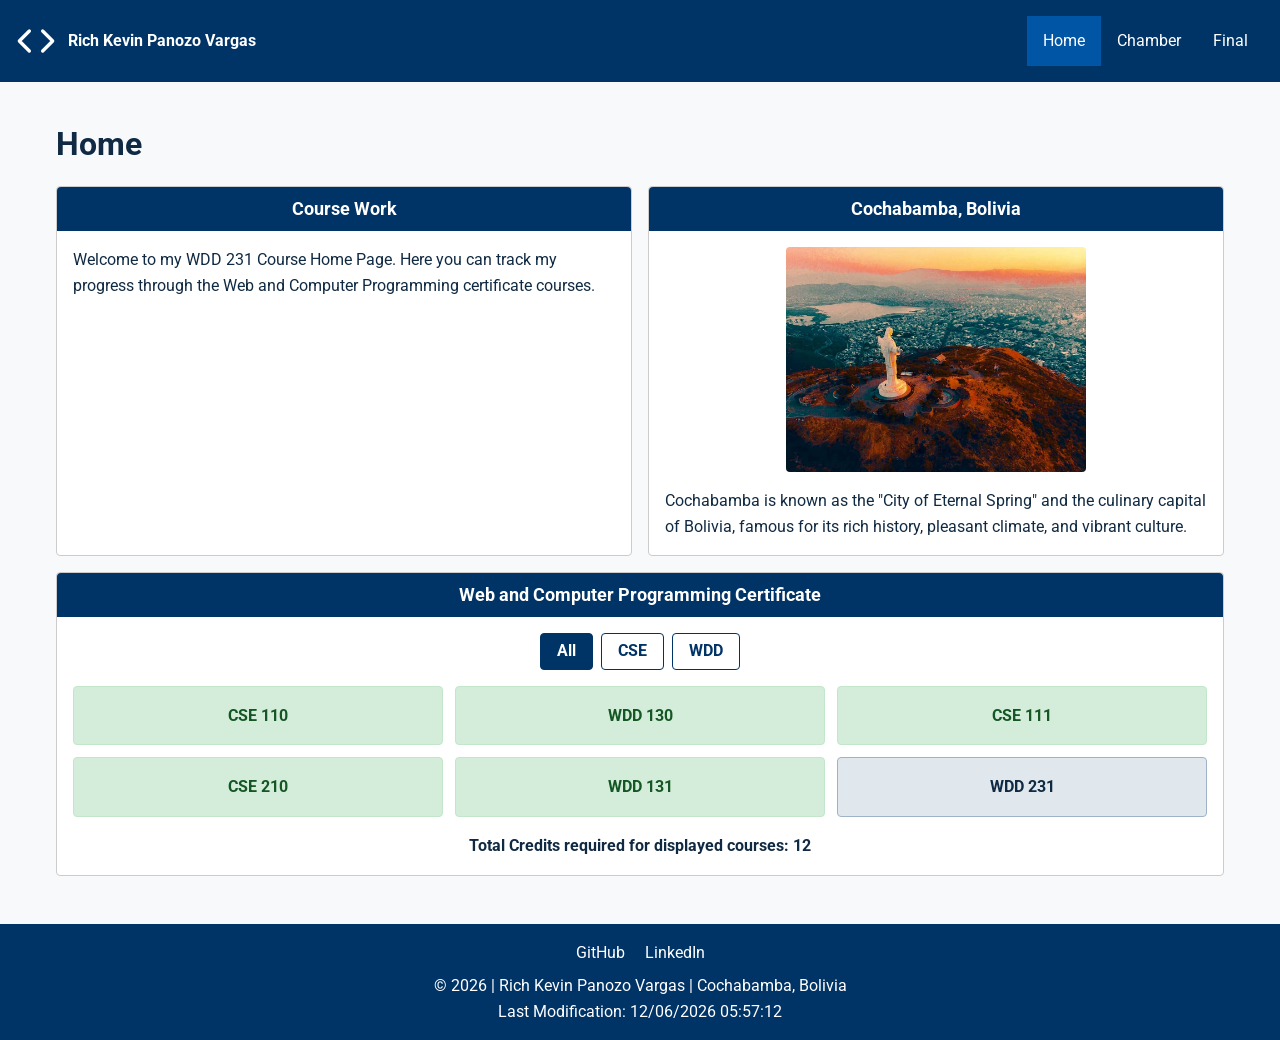
==== index.html @ 1912738c "W01 Assignment completed" ====
<!DOCTYPE html>
<html lang="en">

<head>
    <meta charset="UTF-8">
    <meta name="viewport" content="width=device-width, initial-scale=1.0">
    <title>WDD 231 - Course Home Page | Rich Kevin Panozo Vargas</title>
    <meta name="description"
        content="WDD 231 Course Home Page created by Rich Kevin Panozo Vargas to demonstrate HTML, CSS, and JavaScript skills.">
    <meta name="author" content="Rich Kevin Panozo Vargas">

    <!-- Google Fonts -->
    <link rel="preconnect" href="https://fonts.googleapis.com">
    <link rel="preconnect" href="https://fonts.gstatic.com" crossorigin>
    <link href="https://fonts.googleapis.com/css2?family=Roboto:wght@400;700&display=swap" rel="stylesheet">

    <!-- CSS Style Sheets -->
    <link rel="stylesheet" href="styles/normalize.css">
    <link rel="stylesheet" href="styles/small.css">
    <link rel="stylesheet" href="styles/larger.css">

    <!-- JavaScript Files -->
    <script src="scripts/navigation.js" defer></script>
    <script src="scripts/date.js" defer></script>
    <script src="scripts/course.js" defer></script>
</head>

<body>
    <header>
        <div class="logo-container">
            <img src="images/logo.svg" alt="Course Logo" width="40" height="40">
            <span>Rich Kevin Panozo Vargas</span>
        </div>
        <button id="menu-button" aria-label="Toggle navigation menu"></button>
        <nav>
            <ul id="primary-nav">
                <li><a href="#" class="active">Home</a></li>
                <li><a href="#">Chamber</a></li>
                <li><a href="#">Final</a></li>
            </ul>
        </nav>
    </header>

    <main>
        <h1>Home</h1>
        <div class="home-grid">
            <section class="card">
                <h2>Course Work</h2>
                <p>Welcome to my WDD 231 Course Home Page. Here you can track my progress through the Web and Computer
                    Programming certificate courses.</p>
            </section>

            <section class="card">
                <h2>Cochabamba, Bolivia</h2>
                <img src="images/cochabamba.jpg" alt="Cochabamba Bolivia" class="city-image" width="300" height="200"
                    loading="lazy">
                <p>Cochabamba is known as the "City of Eternal Spring" and the culinary capital of Bolivia, famous for
                    its rich history, pleasant climate, and vibrant culture.</p>
            </section>

            <section class="card full-width">
                <h2>Web and Computer Programming Certificate</h2>
                <div class="filter-buttons">
                    <button id="all-btn" class="btn active">All</button>
                    <button id="cse-btn" class="btn">CSE</button>
                    <button id="wdd-btn" class="btn">WDD</button>
                </div>
                <div id="course-container" class="course-grid"></div>
                <p id="total-credits" class="credits-info"></p>
            </section>
        </div>
    </main>

    <footer>
        <div class="social-links">
            <a href="https://github.com" target="_blank" rel="noopener">GitHub</a>
            <a href="https://linkedin.com" target="_blank" rel="noopener">LinkedIn</a>
        </div>
        <p>&copy; <span id="currentyear"></span> | Rich Kevin Panozo Vargas | Cochabamba, Bolivia</p>
        <p id="lastModified"></p>
    </footer>
</body>

</html>
---- styles/small.css ----
:root {
    --primary-color: #003366;
    --secondary-color: #0055a5;
    --accent-color: #e1e8ed;
    --completed-color: #d4edda;
    --completed-text: #155724;
    --completed-border: #c3e6cb;
    --text-color: #102a43;
    --light-bg: #f8f9fa;
    --font-family: 'Roboto', sans-serif;
}

* {
    box-sizing: border-box;
    margin: 0;
    padding: 0;
}

body {
    font-family: var(--font-family);
    color: var(--text-color);
    line-height: 1.6;
    background-color: var(--light-bg);
}

header {
    background-color: var(--primary-color);
    color: white;
    display: flex;
    justify-content: space-between;
    align-items: center;
    padding: 1rem;
    position: relative;
}

.logo-container {
    display: flex;
    align-items: center;
    gap: 0.75rem;
    font-weight: bold;
}

.logo-container img {
    height: 40px;
    width: auto;
}

#menu-button {
    font-size: 1.5rem;
    background: none;
    border: none;
    color: white;
    cursor: pointer;
}

#menu-button::before {
    content: "☰";
}

#menu-button.open::before {
    content: "❌";
}

nav {
    display: none;
    position: absolute;
    top: 100%;
    left: 0;
    width: 100%;
    background-color: var(--primary-color);
    z-index: 10;
}

nav.open {
    display: block;
}

#primary-nav {
    list-style: none;
    display: flex;
    flex-direction: column;
}

#primary-nav a {
    display: block;
    padding: 0.75rem 1rem;
    color: white;
    text-decoration: none;
    text-align: center;
}

#primary-nav a:hover, #primary-nav a.active {
    background-color: var(--secondary-color);
}

main {
    padding: 1rem;
    max-width: 1200px;
    margin: 0 auto;
}

h1 {
    margin-bottom: 1rem;
}

.home-grid {
    display: flex;
    flex-direction: column;
    gap: 1rem;
}

.card {
    background: white;
    border: 1px solid #ccc;
    border-radius: 4px;
    padding: 1rem;
}

.card h2 {
    background-color: var(--primary-color);
    color: white;
    padding: 0.5rem;
    margin: -1rem -1rem 1rem -1rem;
    border-radius: 4px 4px 0 0;
    font-size: 1.1rem;
    text-align: center;
}

.city-image {
    width: 100%;
    height: auto;
    max-width: 300px;
    display: block;
    margin: 0 auto 1rem auto;
    border-radius: 4px;
}

.filter-buttons {
    display: flex;
    justify-content: center;
    gap: 0.5rem;
    margin-bottom: 1rem;
}

.btn {
    padding: 0.5rem 1rem;
    border: 1px solid var(--primary-color);
    background-color: white;
    color: var(--primary-color);
    cursor: pointer;
    border-radius: 4px;
    font-weight: bold;
}

.btn.active, .btn:hover {
    background-color: var(--primary-color);
    color: white;
}

.course-grid {
    display: grid;
    grid-template-columns: 1fr;
    gap: 0.75rem;
    margin-bottom: 1rem;
}

.course-card {
    background-color: var(--accent-color);
    border: 1px solid #9fb3c8;
    padding: 1rem;
    text-align: center;
    border-radius: 4px;
    font-weight: bold;
}

.course-card.completed {
    background-color: var(--completed-color);
    color: var(--completed-text);
    border-color: var(--completed-border);
}

.credits-info {
    text-align: center;
    font-weight: bold;
}

footer {
    background-color: var(--primary-color);
    color: white;
    text-align: center;
    padding: 1rem;
    margin-top: 2rem;
}

.social-links {
    margin-bottom: 0.5rem;
}

.social-links a {
    color: white;
    margin: 0 0.5rem;
    text-decoration: none;
}
---- styles/larger.css ----
@media (min-width: 640px) {
    #menu-button {
        display: none;
    }

    nav {
        display: block;
        position: static;
        width: auto;
    }

    #primary-nav {
        flex-direction: row;
    }

    .home-grid {
        display: grid;
        grid-template-columns: 1fr 1fr;
    }

    .full-width {
        grid-column: 1 / -1;
    }

    .course-grid {
        grid-template-columns: repeat(3, 1fr);
    }
}
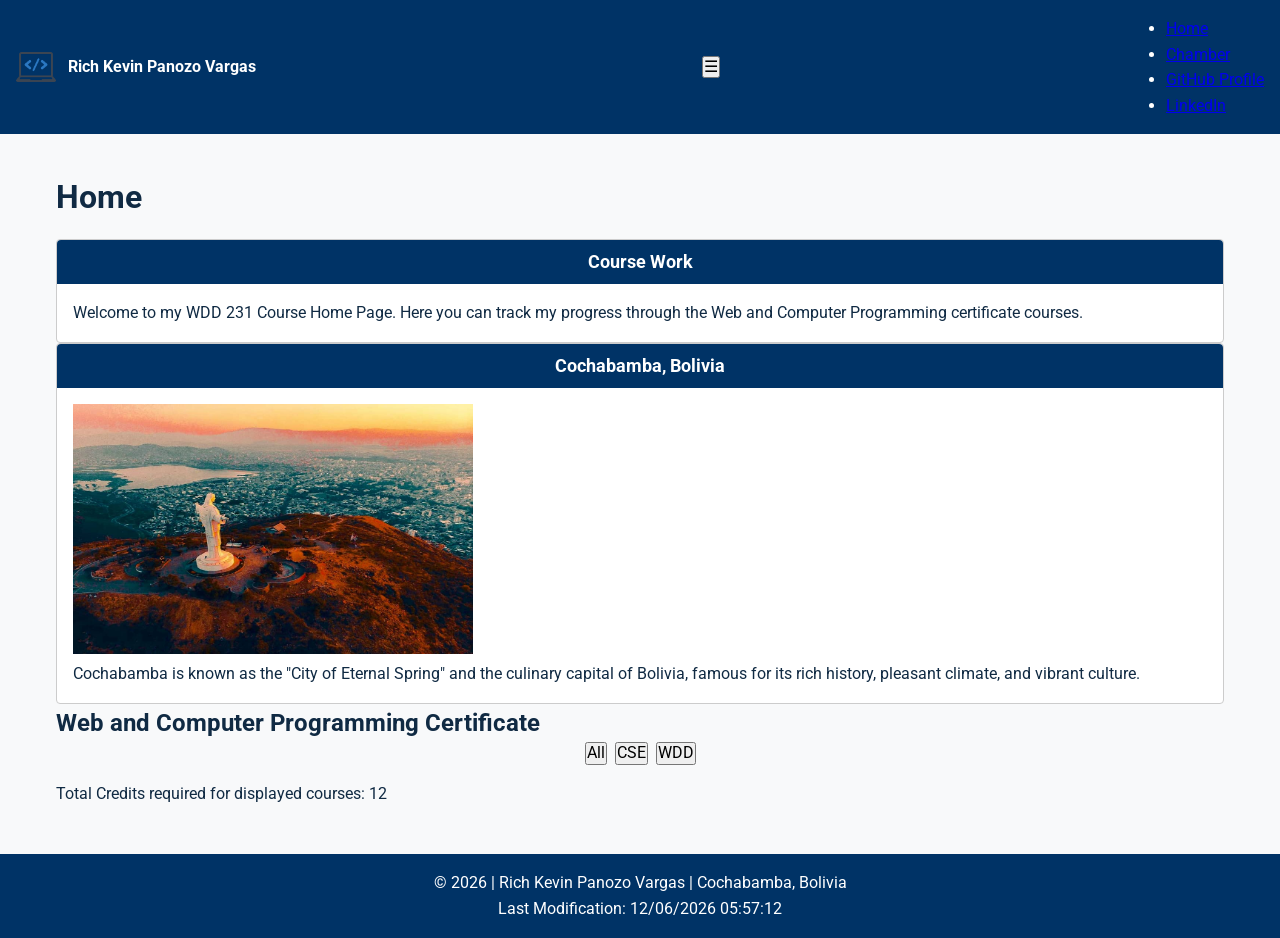
==== commit 22e930da: "Fix root index.html logo and images" ====
--- a/index.html
+++ b/index.html
@@ -4,46 +4,55 @@
 <head>
     <meta charset="UTF-8">
     <meta name="viewport" content="width=device-width, initial-scale=1.0">
-    <title>WDD 231 - Course Home Page | Rich Kevin Panozo Vargas</title>
+    <title>Rich Kevin Panozo Vargas - WDD 231 Course Home Page</title>
     <meta name="description"
-        content="WDD 231 Course Home Page created by Rich Kevin Panozo Vargas to demonstrate HTML, CSS, and JavaScript skills.">
+        content="WDD 231 Course Home Page for Rich Kevin Panozo Vargas. Track progress, certificates, and web development projects.">
     <meta name="author" content="Rich Kevin Panozo Vargas">
+    <link rel="icon" href="images/favicon.png" type="image/png">
 
-    <!-- Google Fonts -->
+    <!-- Open Graph Meta Tags -->
+    <meta property="og:title" content="Rich Kevin Panozo Vargas - WDD 231 Course Home Page">
+    <meta property="og:type" content="website">
+    <meta property="og:image" content="https://kelvin1511.github.io/wdd231/images/logo.png">
+    <meta property="og:url" content="https://kelvin1511.github.io/wdd231/index.html">
+    <meta property="og:description" content="Course home page for WDD 231 - Web Frontend Development I.">
+
+    <!-- Google Fonts API -->
     <link rel="preconnect" href="https://fonts.googleapis.com">
     <link rel="preconnect" href="https://fonts.gstatic.com" crossorigin>
     <link href="https://fonts.googleapis.com/css2?family=Roboto:wght@400;700&display=swap" rel="stylesheet">
 
-    <!-- CSS Style Sheets -->
+    <!-- CSS Links -->
     <link rel="stylesheet" href="styles/normalize.css">
     <link rel="stylesheet" href="styles/small.css">
     <link rel="stylesheet" href="styles/larger.css">
 
     <!-- JavaScript Files -->
+    <script src="scripts/date.js" defer></script>
     <script src="scripts/navigation.js" defer></script>
-    <script src="scripts/date.js" defer></script>
     <script src="scripts/course.js" defer></script>
 </head>
 
 <body>
     <header>
         <div class="logo-container">
-            <img src="images/logo.svg" alt="Course Logo" width="40" height="40">
-            <span>Rich Kevin Panozo Vargas</span>
+            <img src="images/logo.png" alt="Course Logo" width="80" height="80">
+            <span class="site-name">Rich Kevin Panozo Vargas</span>
         </div>
-        <button id="menu-button" aria-label="Toggle navigation menu"></button>
+        <button id="menu" aria-label="Toggle Navigation Menu">☰</button>
         <nav>
-            <ul id="primary-nav">
-                <li><a href="#" class="active">Home</a></li>
-                <li><a href="#">Chamber</a></li>
-                <li><a href="#">Final</a></li>
+            <ul class="navigation">
+                <li class="active"><a href="index.html">Home</a></li>
+                <li><a href="chamber/index.html">Chamber</a></li>
+                <li><a href="https://github.com/Kelvin1511" target="_blank" rel="noopener">GitHub Profile</a></li>
+                <li><a href="https://www.linkedin.com" target="_blank" rel="noopener">LinkedIn</a></li>
             </ul>
         </nav>
     </header>
 
     <main>
         <h1>Home</h1>
-        <div class="home-grid">
+        <div class="grid-container">
             <section class="card">
                 <h2>Course Work</h2>
                 <p>Welcome to my WDD 231 Course Home Page. Here you can track my progress through the Web and Computer
@@ -52,30 +61,26 @@
 
             <section class="card">
                 <h2>Cochabamba, Bolivia</h2>
-                <img src="images/cochabamba.jpg" alt="Cochabamba Bolivia" class="city-image" width="300" height="200"
-                    loading="lazy">
+                <img src="images/cochabamba.jpg" alt="Cochabamba Bolivia" width="400" height="250" loading="lazy">
                 <p>Cochabamba is known as the "City of Eternal Spring" and the culinary capital of Bolivia, famous for
                     its rich history, pleasant climate, and vibrant culture.</p>
             </section>
+        </div>
 
-            <section class="card full-width">
-                <h2>Web and Computer Programming Certificate</h2>
-                <div class="filter-buttons">
-                    <button id="all-btn" class="btn active">All</button>
-                    <button id="cse-btn" class="btn">CSE</button>
-                    <button id="wdd-btn" class="btn">WDD</button>
-                </div>
-                <div id="course-container" class="course-grid"></div>
-                <p id="total-credits" class="credits-info"></p>
-            </section>
-        </div>
+        <section class="certificate-section">
+            <h2>Web and Computer Programming Certificate</h2>
+            <div class="filter-buttons">
+                <button id="all-courses">All</button>
+                <button id="cse-courses">CSE</button>
+                <button id="wdd-courses">WDD</button>
+            </div>
+            <div id="courses-container" class="courses-grid"></div>
+            <p class="total-credits">Total Credits required for displayed courses: <span
+                    id="total-credits-val">12</span></p>
+        </section>
     </main>
 
     <footer>
-        <div class="social-links">
-            <a href="https://github.com" target="_blank" rel="noopener">GitHub</a>
-            <a href="https://linkedin.com" target="_blank" rel="noopener">LinkedIn</a>
-        </div>
         <p>&copy; <span id="currentyear"></span> | Rich Kevin Panozo Vargas | Cochabamba, Bolivia</p>
         <p id="lastModified"></p>
     </footer>
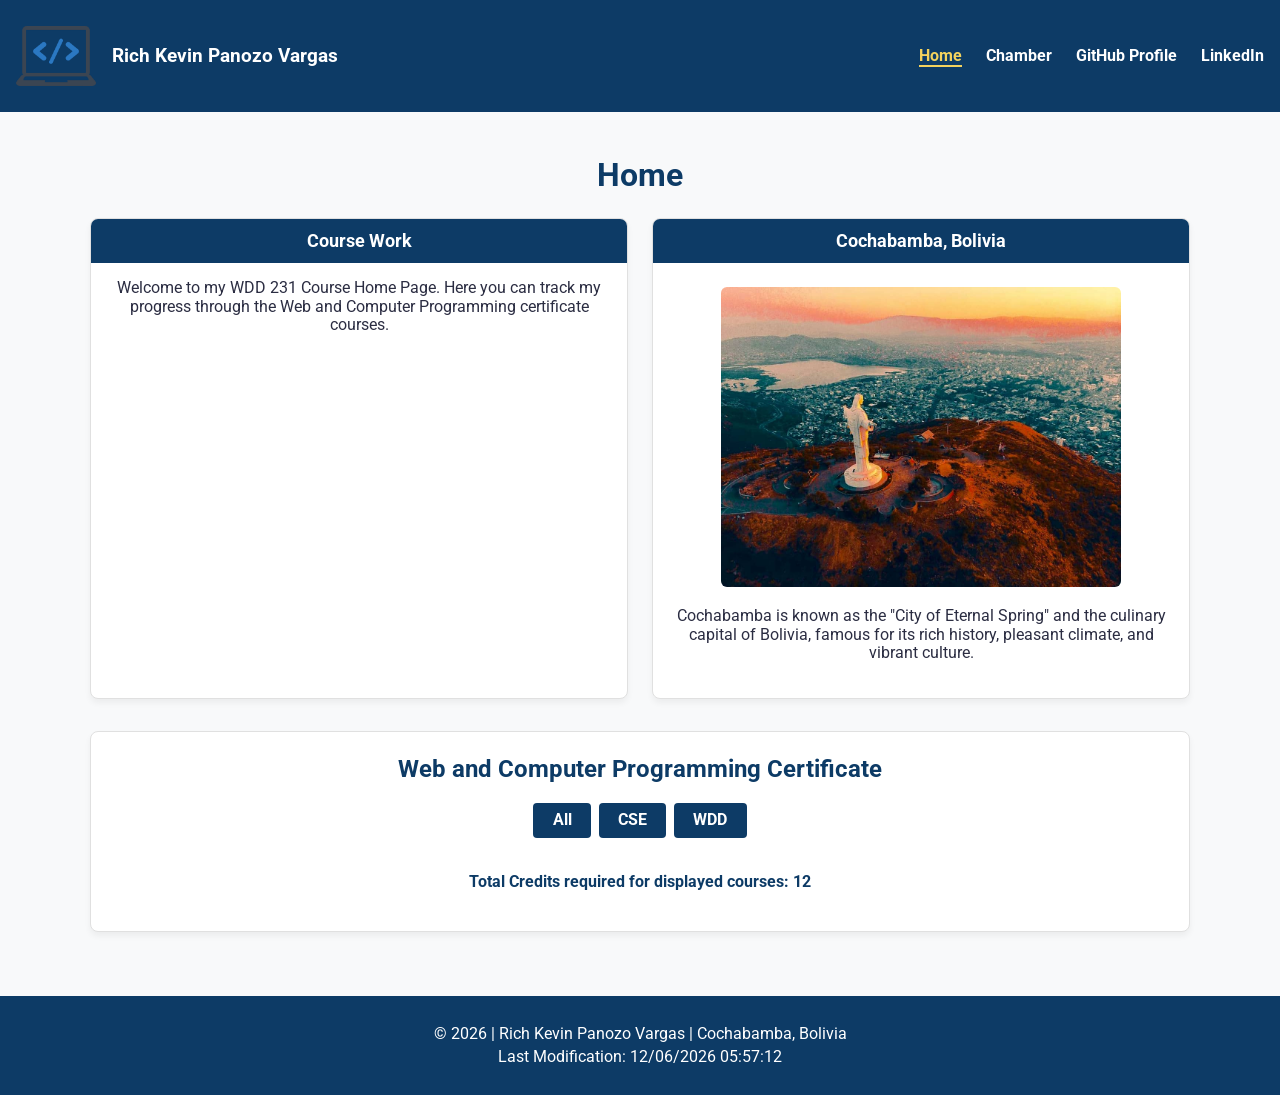
==== commit ca6fbe43: "Fix navigation link to chamber directory page" ====
--- a/index.html
+++ b/index.html
@@ -43,7 +43,7 @@
         <nav>
             <ul class="navigation">
                 <li class="active"><a href="index.html">Home</a></li>
-                <li><a href="chamber/index.html">Chamber</a></li>
+                <li><a href="chamber/directory.html">Chamber</a></li>
                 <li><a href="https://github.com/Kelvin1511" target="_blank" rel="noopener">GitHub Profile</a></li>
                 <li><a href="https://www.linkedin.com" target="_blank" rel="noopener">LinkedIn</a></li>
             </ul>
--- a/styles/small.css
+++ b/styles/small.css
@@ -1,138 +1,134 @@
 :root {
-    --primary-color: #003366;
-    --secondary-color: #0055a5;
-    --accent-color: #e1e8ed;
-    --completed-color: #d4edda;
-    --completed-text: #155724;
-    --completed-border: #c3e6cb;
-    --text-color: #102a43;
-    --light-bg: #f8f9fa;
-    --font-family: 'Roboto', sans-serif;
-}
-
-* {
-    box-sizing: border-box;
-    margin: 0;
-    padding: 0;
+    --primary-color: #0d3b66;
+    --secondary-color: #f4f4f6;
+    --accent-color: #f4d35e;
+    --text-color: #2b2d42;
+    --card-bg: #ffffff;
 }
 
 body {
-    font-family: var(--font-family);
+    font-family: 'Roboto', Arial, sans-serif;
     color: var(--text-color);
-    line-height: 1.6;
-    background-color: var(--light-bg);
+    margin: 0;
+    padding: 0;
+    background-color: #f8f9fa;
 }
 
 header {
     background-color: var(--primary-color);
     color: white;
+    padding: 1rem;
     display: flex;
-    justify-content: space-between;
+    flex-direction: column;
     align-items: center;
-    padding: 1rem;
-    position: relative;
 }
 
 .logo-container {
     display: flex;
     align-items: center;
-    gap: 0.75rem;
+    gap: 1rem;
+}
+
+.site-name {
+    font-size: 1.2rem;
     font-weight: bold;
 }
 
-.logo-container img {
-    height: 40px;
-    width: auto;
-}
-
-#menu-button {
-    font-size: 1.5rem;
+#menu {
     background: none;
     border: none;
     color: white;
+    font-size: 2rem;
     cursor: pointer;
+    margin-top: 0.5rem;
 }
 
-#menu-button::before {
-    content: "☰";
+nav ul {
+    list-style: none;
+    padding: 0;
+    display: none;
+    flex-direction: column;
+    align-items: center;
+    gap: 0.75rem;
+    width: 100%;
 }
 
-#menu-button.open::before {
-    content: "❌";
+nav ul.show {
+    display: flex;
 }
 
-nav {
-    display: none;
-    position: absolute;
-    top: 100%;
-    left: 0;
-    width: 100%;
-    background-color: var(--primary-color);
-    z-index: 10;
+nav a {
+    color: #ffffff;
+    /* Visible text on dark background */
+    text-decoration: none;
+    font-weight: bold;
 }
 
-nav.open {
-    display: block;
+nav a:hover {
+    color: var(--accent-color);
 }
 
-#primary-nav {
-    list-style: none;
-    display: flex;
-    flex-direction: column;
-}
-
-#primary-nav a {
-    display: block;
-    padding: 0.75rem 1rem;
-    color: white;
-    text-decoration: none;
-    text-align: center;
-}
-
-#primary-nav a:hover, #primary-nav a.active {
-    background-color: var(--secondary-color);
+nav li.active a {
+    color: var(--accent-color);
+    border-bottom: 2px solid var(--accent-color);
 }
 
 main {
-    padding: 1rem;
-    max-width: 1200px;
+    padding: 1.5rem;
+    max-width: 1100px;
     margin: 0 auto;
 }
 
-h1 {
-    margin-bottom: 1rem;
+main h1 {
+    text-align: center;
+    color: var(--primary-color);
+    margin-bottom: 1.5rem;
 }
 
-.home-grid {
-    display: flex;
-    flex-direction: column;
-    gap: 1rem;
+.grid-container {
+    display: grid;
+    grid-template-columns: 1fr;
+    gap: 1.5rem;
 }
 
 .card {
-    background: white;
-    border: 1px solid #ccc;
-    border-radius: 4px;
-    padding: 1rem;
+    background-color: var(--card-bg);
+    border-radius: 8px;
+    border: 1px solid #e0e0e0;
+    box-shadow: 0 4px 6px rgba(0, 0, 0, 0.05);
+    overflow: hidden;
+    padding: 1.2rem;
+    text-align: center;
 }
 
 .card h2 {
     background-color: var(--primary-color);
     color: white;
-    padding: 0.5rem;
-    margin: -1rem -1rem 1rem -1rem;
-    border-radius: 4px 4px 0 0;
+    margin: -1.2rem -1.2rem 1rem -1.2rem;
+    padding: 0.75rem;
     font-size: 1.1rem;
+}
+
+.card img {
+    max-width: 100%;
+    height: auto;
+    border-radius: 6px;
+    margin-top: 0.5rem;
+}
+
+.certificate-section {
+    margin-top: 2rem;
+    background-color: var(--card-bg);
+    border: 1px solid #e0e0e0;
+    border-radius: 8px;
+    padding: 1.5rem;
+    box-shadow: 0 4px 6px rgba(0, 0, 0, 0.05);
     text-align: center;
 }
 
-.city-image {
-    width: 100%;
-    height: auto;
-    max-width: 300px;
-    display: block;
-    margin: 0 auto 1rem auto;
-    border-radius: 4px;
+.certificate-section h2 {
+    color: var(--primary-color);
+    margin-top: 0;
 }
 
 .filter-buttons {
@@ -142,62 +138,42 @@
     margin-bottom: 1rem;
 }
 
-.btn {
-    padding: 0.5rem 1rem;
-    border: 1px solid var(--primary-color);
-    background-color: white;
-    color: var(--primary-color);
+.filter-buttons button {
+    padding: 0.5rem 1.2rem;
+    background-color: var(--primary-color);
+    color: white;
+    border: none;
+    border-radius: 4px;
     cursor: pointer;
-    border-radius: 4px;
     font-weight: bold;
 }
 
-.btn.active, .btn:hover {
-    background-color: var(--primary-color);
-    color: white;
+.filter-buttons button:hover {
+    background-color: var(--accent-color);
+    color: var(--text-color);
 }
 
-.course-grid {
+.courses-grid {
     display: grid;
-    grid-template-columns: 1fr;
+    grid-template-columns: repeat(auto-fit, minmax(180px, 1fr));
     gap: 0.75rem;
-    margin-bottom: 1rem;
+    margin-top: 1rem;
 }
 
-.course-card {
-    background-color: var(--accent-color);
-    border: 1px solid #9fb3c8;
-    padding: 1rem;
-    text-align: center;
-    border-radius: 4px;
+.total-credits {
     font-weight: bold;
-}
-
-.course-card.completed {
-    background-color: var(--completed-color);
-    color: var(--completed-text);
-    border-color: var(--completed-border);
-}
-
-.credits-info {
-    text-align: center;
-    font-weight: bold;
+    margin-top: 1.2rem;
+    color: var(--primary-color);
 }
 
 footer {
     background-color: var(--primary-color);
     color: white;
     text-align: center;
-    padding: 1rem;
-    margin-top: 2rem;
+    padding: 1.5rem 1rem;
+    margin-top: 2.5rem;
 }
 
-.social-links {
-    margin-bottom: 0.5rem;
-}
-
-.social-links a {
-    color: white;
-    margin: 0 0.5rem;
-    text-decoration: none;
+footer p {
+    margin: 0.3rem 0;
 }
--- a/styles/larger.css
+++ b/styles/larger.css
@@ -1,28 +1,20 @@
 @media (min-width: 640px) {
-    #menu-button {
+    header {
+        flex-direction: row;
+        justify-content: space-between;
+    }
+
+    #menu {
         display: none;
     }
 
-    nav {
-        display: block;
-        position: static;
-        width: auto;
+    nav ul {
+        display: flex;
+        flex-direction: row;
+        gap: 1.5rem;
     }
 
-    #primary-nav {
-        flex-direction: row;
-    }
-
-    .home-grid {
-        display: grid;
+    .grid-container {
         grid-template-columns: 1fr 1fr;
     }
-
-    .full-width {
-        grid-column: 1 / -1;
-    }
-
-    .course-grid {
-        grid-template-columns: repeat(3, 1fr);
-    }
 }
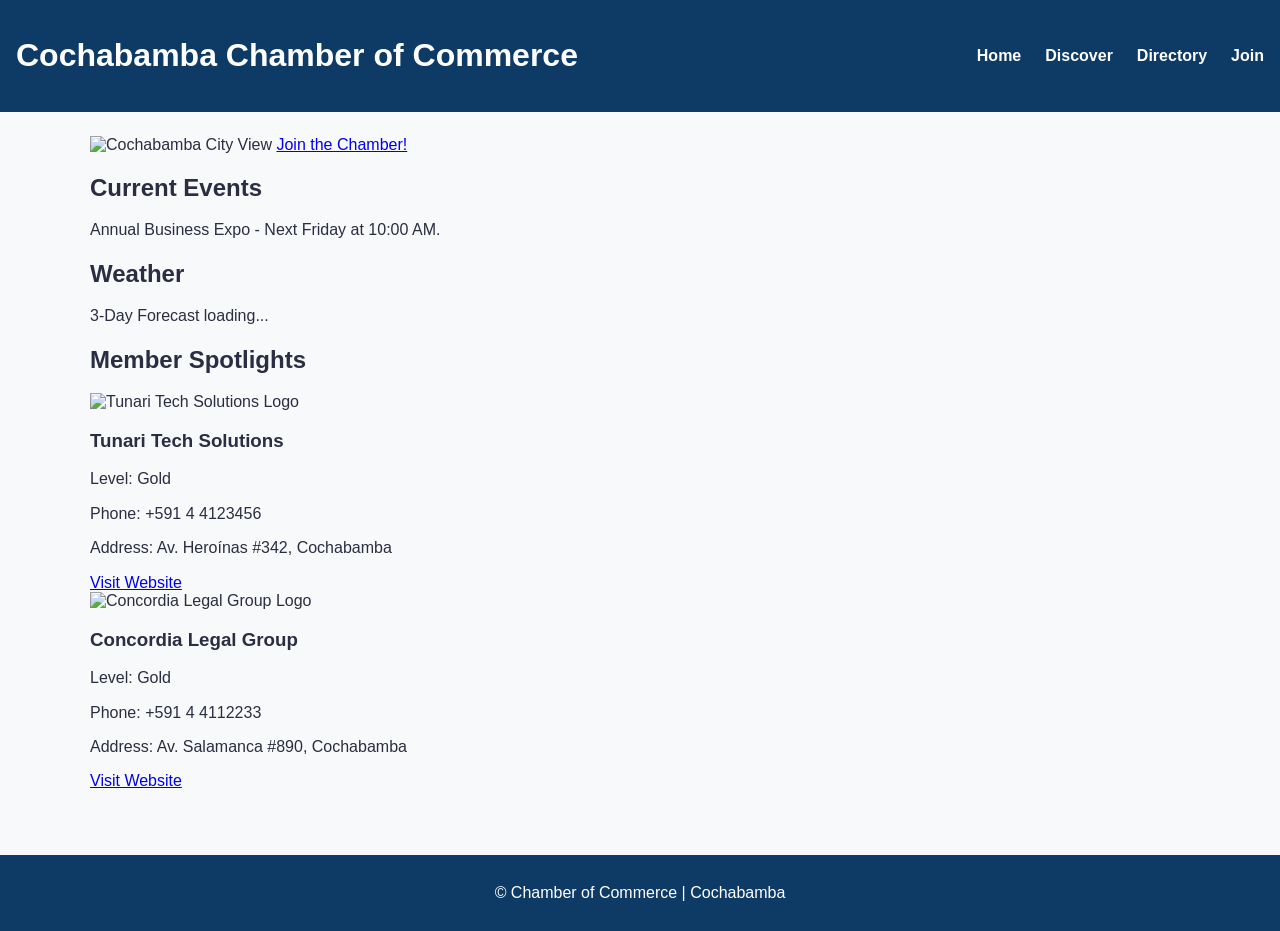
==== commit 65956284: "Apply Discover-styles grid layout and larger images to home spotligths" ====
--- a/index.html
+++ b/index.html
@@ -4,86 +4,91 @@
 <head>
     <meta charset="UTF-8">
     <meta name="viewport" content="width=device-width, initial-scale=1.0">
-    <title>Rich Kevin Panozo Vargas - WDD 231 Course Home Page</title>
+    <title>Cochabamba Chamber of Commerce - Home</title>
     <meta name="description"
-        content="WDD 231 Course Home Page for Rich Kevin Panozo Vargas. Track progress, certificates, and web development projects.">
+        content="Cochabamba Chamber of Commerce home page, events, weather, and member spotlights.">
     <meta name="author" content="Rich Kevin Panozo Vargas">
-    <link rel="icon" href="images/favicon.png" type="image/png">
 
-    <!-- Open Graph Meta Tags -->
-    <meta property="og:title" content="Rich Kevin Panozo Vargas - WDD 231 Course Home Page">
-    <meta property="og:type" content="website">
-    <meta property="og:image" content="https://kelvin1511.github.io/wdd231/images/logo.png">
-    <meta property="og:url" content="https://kelvin1511.github.io/wdd231/index.html">
-    <meta property="og:description" content="Course home page for WDD 231 - Web Frontend Development I.">
-
-    <!-- Google Fonts API -->
-    <link rel="preconnect" href="https://fonts.googleapis.com">
-    <link rel="preconnect" href="https://fonts.gstatic.com" crossorigin>
-    <link href="https://fonts.googleapis.com/css2?family=Roboto:wght@400;700&display=swap" rel="stylesheet">
-
-    <!-- CSS Links -->
+    <!-- Stylesheets -->
     <link rel="stylesheet" href="styles/normalize.css">
     <link rel="stylesheet" href="styles/small.css">
-    <link rel="stylesheet" href="styles/larger.css">
-
-    <!-- JavaScript Files -->
-    <script src="scripts/date.js" defer></script>
-    <script src="scripts/navigation.js" defer></script>
-    <script src="scripts/course.js" defer></script>
+    <link rel="stylesheet" href="styles/larger.css" media="(min-width: 768px)">
 </head>
 
 <body>
     <header>
-        <div class="logo-container">
-            <img src="images/logo.png" alt="Course Logo" width="80" height="80">
-            <span class="site-name">Rich Kevin Panozo Vargas</span>
-        </div>
-        <button id="menu" aria-label="Toggle Navigation Menu">☰</button>
+        <h1>Cochabamba Chamber of Commerce</h1>
+        <button id="menu" aria-label="Open Navigation Menu">&#9776;</button>
         <nav>
             <ul class="navigation">
-                <li class="active"><a href="index.html">Home</a></li>
-                <li><a href="chamber/directory.html">Chamber</a></li>
-                <li><a href="https://github.com/Kelvin1511" target="_blank" rel="noopener">GitHub Profile</a></li>
-                <li><a href="https://www.linkedin.com" target="_blank" rel="noopener">LinkedIn</a></li>
+                <li><a href="index.html" class="active">Home</a></li>
+                <li><a href="discover.html">Discover</a></li>
+                <li><a href="directory.html">Directory</a></li>
+                <li><a href="join.html">Join</a></li>
             </ul>
         </nav>
     </header>
 
-    <main>
-        <h1>Home</h1>
-        <div class="grid-container">
-            <section class="card">
-                <h2>Course Work</h2>
-                <p>Welcome to my WDD 231 Course Home Page. Here you can track my progress through the Web and Computer
-                    Programming certificate courses.</p>
+    <main class="home-main">
+        <!-- Hero Section -->
+        <div class="home-hero">
+            <img src="images/hero.webp" alt="Cochabamba City View" width="800" height="350">
+            <a href="join.html" class="hero-btn">Join the Chamber!</a>
+        </div>
+
+        <div class="home-grid">
+            <section class="home-card">
+                <h2>Current Events</h2>
+                <p>Annual Business Expo - Next Friday at 10:00 AM.</p>
             </section>
 
-            <section class="card">
-                <h2>Cochabamba, Bolivia</h2>
-                <img src="images/cochabamba.jpg" alt="Cochabamba Bolivia" width="400" height="250" loading="lazy">
-                <p>Cochabamba is known as the "City of Eternal Spring" and the culinary capital of Bolivia, famous for
-                    its rich history, pleasant climate, and vibrant culture.</p>
+            <section class="home-card">
+                <h2>Weather</h2>
+                <div id="weather-data">
+                    <p>3-Day Forecast loading...</p>
+                </div>
             </section>
         </div>
 
-        <section class="certificate-section">
-            <h2>Web and Computer Programming Certificate</h2>
-            <div class="filter-buttons">
-                <button id="all-courses">All</button>
-                <button id="cse-courses">CSE</button>
-                <button id="wdd-courses">WDD</button>
+        <!-- Member Spotlights Section -->
+        <section class="home-card">
+            <h2>Member Spotlights</h2>
+            <div class="spotlights-container">
+                <div class="spotlight">
+                    <img src="images/apple.webp" alt="Tunari Tech Solutions Logo" width="70" height="70" loading="lazy">
+                    <div class="spotlight-info">
+                        <h3>Tunari Tech Solutions</h3>
+                        <p>Level: Gold</p>
+                        <p>Phone: +591 4 4123456</p>
+                        <p>Address: Av. Heroínas #342, Cochabamba</p>
+                        <a href="#" target="_blank">Visit Website</a>
+                    </div>
+                </div>
+
+                <div class="spotlight">
+                    <img src="images/image2.webp" alt="Concordia Legal Group Logo" width="70" height="70"
+                        loading="lazy">
+                    <div class="spotlight-info">
+                        <h3>Concordia Legal Group</h3>
+                        <p>Level: Gold</p>
+                        <p>Phone: +591 4 4112233</p>
+                        <p>Address: Av. Salamanca #890, Cochabamba</p>
+                        <a href="#" target="_blank">Visit Website</a>
+                    </div>
+                </div>
             </div>
-            <div id="courses-container" class="courses-grid"></div>
-            <p class="total-credits">Total Credits required for displayed courses: <span
-                    id="total-credits-val">12</span></p>
         </section>
     </main>
 
     <footer>
-        <p>&copy; <span id="currentyear"></span> | Rich Kevin Panozo Vargas | Cochabamba, Bolivia</p>
-        <p id="lastModified"></p>
+        <p>&copy; <span id="current-year"></span> Chamber of Commerce | Cochabamba</p>
+        <p id="last-modified"></p>
     </footer>
+
+    <!-- JavaScript Files -->
+    <script src="scripts/navigation.js" defer></script>
+    <script src="scripts/dates.js" defer></script>
+    <script src="scripts/home.js" defer></script>
 </body>
 
 </html>
